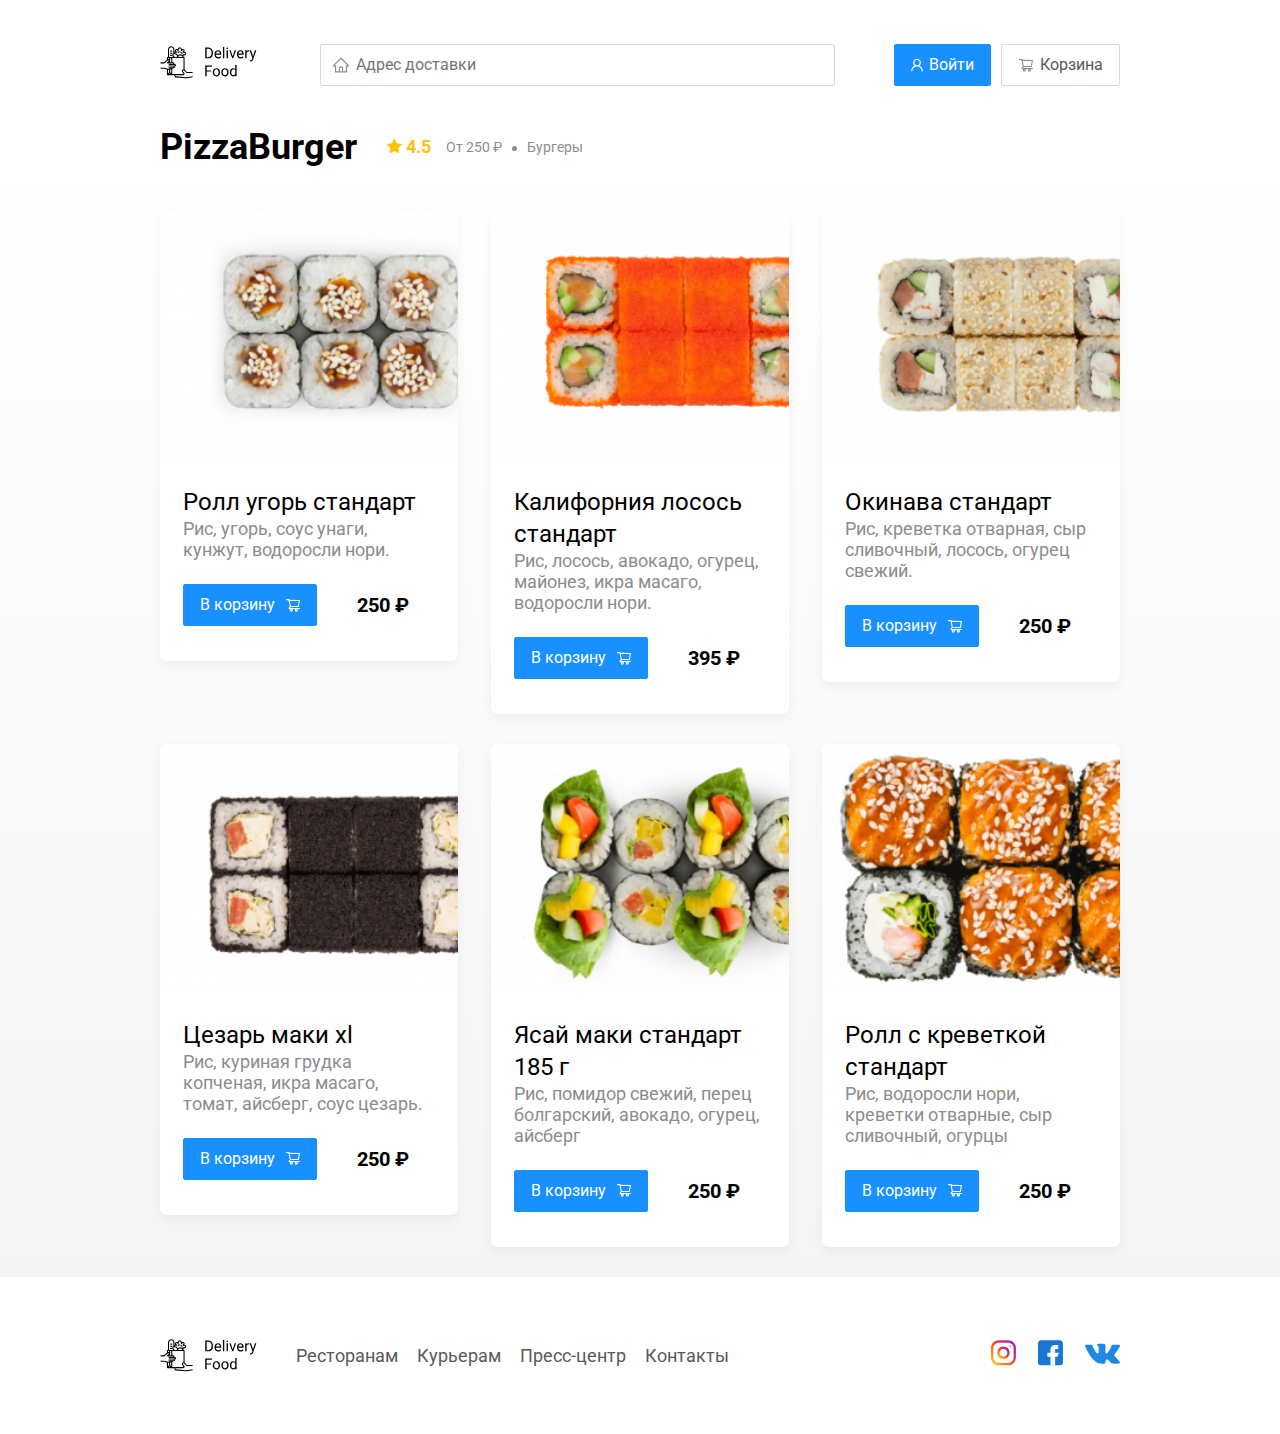
==== restaurant.html @ 380bb3ed "Add files via upload" ====
<!DOCTYPE html>
<html lang="ru">
<head>
	<meta charset="UTF-8">
	<meta name = "viewport" content="width=device-width, initial-scale=1.0">
	<title>PizzaBurger - доставка еды на дом</title>
	<link href="https://fonts.googleapis.com/css?family=Roboto:400,700&display=swap&subset=cyrillic" rel="stylesheet">
	<link rel="stylesheet" href="css/normalize.css">
	<link rel="stylesheet" href="css\animate.css">
	<link rel = "stylesheet" href = "css/style.css">
</head>
<body>
	<div class="container">
		<header class = "header">
			<a href="index.html" class = "logo"><img src="img/logo.svg" alt="Logo"></a>
			<input type="text" class="input input-address" placeholder = "Адрес доставки">
			<div class="buttons">
				<button class="button button-primary">
					<img src="img/user.svg" alt="user" class = "button-icon">
					<span class = "button-text">Войти</span>
				</button>
				<button class="button" id="cart-button">
					<img src="img/shopping-cart.svg" alt="Корзина" class = "button-icon">
					<span class="button-text">Корзина</span>
				</button>
			</div>
		</header>
	</div>
	<main class="main">
		<div class="container">
		<section class="restaurants">
			<div class="section-heading">
				<h2 class="section-title">
					PizzaBurger
				</h2>
				<div class="card-info">
					<div class="rating">
						<img src="img/star.svg" alt="rating" class = "rating-star">
						4.5
					</div>
					<div class="price">От 250 ₽</div>
						<div class="category">Бургеры</div>
				</div>
				<!-- /.card-info -->
			</div>
			<div class="cards">

				<div class="card wow fadeInUp" data-wow-delay=0.2s>
					<img src="img/roll-1.png" alt="image" class = "card-image">
					<div class="card-text">
						<div class="card-heading">
							<h3 class="card-title card-title-reg">Ролл угорь стандарт</h3>
						</div>
						<!-- /.card-heading -->
						<div class="card-info">
							<div class="ingredients">Рис, угорь, соус унаги, кунжут, водоросли нори.</div>
						</div>
						<!-- /.card-info -->
						<div class="card-buttons">
							<button class="button button-primary">
								<span class="button-card-text">В корзину</span>
								<img src="img/shopping-cart-2.svg" alt="shopping-cart" class = "button-cart-image">
							</button>
							<strong class="card-price-bold">
								250 ₽
							</strong>
						</div>
					</div>
					<!-- /.card-text -->
				</div>
				<!-- /.card -->

				<div class="card wow fadeInUp" data-wow-delay=0.4s>
					<img src="img/roll-2.png" alt="image" class = "card-image">
					<div class="card-text">
						<div class="card-heading">
							<h3 class="card-title card-title-reg">Калифорния лосось стандарт</h3>
						</div>
						<!-- /.card-heading -->
						<div class="card-info">
							<div class="ingredients">Рис, лосось, авокадо, огурец, майонез, икра масаго, водоросли нори.</div>
						</div>
						<!-- /.card-info -->
						<div class="card-buttons">
							<button class="button button-primary">
								<span class="button-card-text">В корзину</span>
								<img src="img/shopping-cart-2.svg" alt="shopping-cart" class = "button-cart-image">
							</button>
							<strong class="card-price-bold">
								395 ₽
							</strong>
						</div>
					</div>
					<!-- /.card-text -->
				</div>
				<!-- /.card -->

				<div class="card wow fadeInUp" data-wow-delay=0.6s>
					<img src="img/roll-3.png" alt="image" class = "card-image">
				<div class="card-text">
						<div class="card-heading">
							<h3 class="card-title card-title-reg">Окинава стандарт</h3>
						</div>
						<!-- /.card-heading -->
						<div class="card-info">
							<div class="ingredients"> Рис, креветка отварная, сыр сливочный, лосось, огурец свежий.</div>
						</div>
						<!-- /.card-info -->
						<div class="card-buttons">
							<button class="button button-primary">
								<span class="button-card-text">В корзину</span>
								<img src="img/shopping-cart-2.svg" alt="shopping-cart" class = "button-cart-image">
							</button>
							<strong class="card-price-bold">
								250 ₽
							</strong>
						</div>
					</div>
					<!-- /.card-text -->
				</div>
				<!-- /.card -->

				<div class="card wow fadeInUp" data-wow-delay=0.2s>
					<img src="img/roll-4.png" alt="image" class = "card-image">
					<div class="card-text">
						<div class="card-heading">
							<h3 class="card-title card-title-reg">Цезарь маки хl</h3>
						</div>
						<!-- /.card-heading -->
						<div class="card-info">
							<div class="ingredients">Рис, куриная грудка копченая, икра масаго, томат, айсберг, соус цезарь.</div>
						</div>
						<!-- /.card-info -->
						<div class="card-buttons">
							<button class="button button-primary">
								<span class="button-card-text">В корзину</span>
								<img src="img/shopping-cart-2.svg" alt="shopping-cart" class = "button-cart-image">
							</button>
							<strong class="card-price-bold">
								250 ₽
							</strong>
						</div>
					</div>
					<!-- /.card-text -->
				</div>
				<!-- /.card -->

				<div class="card wow fadeInUp" data-wow-delay=0.4s>
					<img src="img/roll-5.png" alt="image" class = "card-image">
					<div class="card-text">
						<div class="card-heading">
							<h3 class="card-title card-title-reg">Ясай маки стандарт 185 г</h3>
						</div>
						<!-- /.card-heading -->
						<div class="card-info">
							<div class="ingredients">Рис, помидор свежий, перец болгарский, авокадо, огурец, айсберг</div>
						</div>
						<!-- /.card-info -->
						<div class="card-buttons">
							<button class="button button-primary">
								<span class="button-card-text">В корзину</span>
								<img src="img/shopping-cart-2.svg" alt="shopping-cart" class = "button-cart-image">
							</button>
							<strong class="card-price-bold">
								250 ₽
							</strong>
						</div>
					</div>
					<!-- /.card-text -->
				</div>
				<!-- /.card -->
				<div class="card wow fadeInUp" data-wow-delay=0.6s>
					<img src="img/roll-6.png" alt="image" class = "card-image">
					<div class="card-text">
						<div class="card-heading">
							<h3 class="card-title card-title-reg">Ролл с креветкой стандарт</h3>
						</div>
						<!-- /.card-heading -->
						<div class="card-info">
							<div class="ingredients">Рис, водоросли нори, креветки отварные, сыр сливочный, огурцы</div>
						</div>
						<!-- /.card-info -->
						<div class="card-buttons">
							<button class="button button-primary">
								<span class="button-card-text">В корзину</span>
								<img src="img/shopping-cart-2.svg" alt="shopping-cart" class = "button-cart-image">
							</button>
							<strong class="card-price-bold">
								250 ₽
							</strong>
						</div>
					</div>
					<!-- /.card-text -->
				</div>
				<!-- /.card -->
			</div>
		</section>
		</div>
	</main>

	<footer class="footer">
		<div class="container">
			<div class="footer-block">
				<img src="img/logo.svg" alt="logo" class="logo footer-logo">
				<nav class="footer-nav">
					<a href="#" class="footer-link">Ресторанам</a>
					<a href="#" class="footer-link">Курьерам</a>
					<a href="#" class="footer-link">Пресс-центр</a>
					<a href="#" class="footer-link">Контакты</a>
				</nav>
				<div class="social-links">
					<a href="#" class="social-link"><img src="img/instagram.svg" alt="Instagram"></a>
					<a href="#" class="social-link"><img src="img/facebook.svg" alt="Facebook"></a>
					<a href="#" class="social-link"><img src="img/vk.svg" alt="VK"></a>
				</div>
			</div>
		</div>
	</footer>
	<div class="modal">
	<div class="modal-dialog">
		<div class="modal-header">
			<h3 class="modal-title">Корзина</h3>
			<button class="close">&times;</button>
		</div>
		<div class="modal-body">
			<div class="food-row">
				<span class="food-name">Ролл угорь стандарт</span>
				<strong class="food-price">250 ₽</strong>
				<div class="food-counter">
					<button class="counter-button">-</button>
					<span class="counter">1</span>
					<button class="counter-button">+</button>
				</div>
			</div>
			<!-- /.food-row -->
			<div class="food-row">
				<span class="food-name">Ролл угорь стандарт</span>
				<strong class="food-price">250 ₽</strong>
				<div class="food-counter">
					<button class="counter-button">-</button>
					<span class="counter">1</span>
					<button class="counter-button">+</button>
				</div>
			</div>
			<!-- /.food-row -->
			<div class="food-row">
				<span class="food-name">Ролл угорь стандарт</span>
				<strong class="food-price">250 ₽</strong>
				<div class="food-counter">
					<button class="counter-button">-</button>
					<span class="counter">1</span>
					<button class="counter-button">+</button>
				</div>
			</div>
			<!-- /.food-row -->
			<div class="food-row">
				<span class="food-name">Ролл угорь стандарт</span>
				<strong class="food-price">250 ₽</strong>
				<div class="food-counter">
					<button class="counter-button">-</button>
					<span class="counter">1</span>
					<button class="counter-button">+</button>
				</div>
			</div>
			<!-- /.food-row -->
		</div>
		<!-- /.modal-body -->
		<div class="modal-footer">
			<span class="modal-price-tag">1250 ₽</span>
			<div class="footer-buttons">
				<button class="button button-primary">Оформить заказ</button>
				<button class="button">Отмена</button>
			</div>
		</div>
	</div>
</div>
<script src="js/wow.min.js"></script>
<script src="js/main.js"></script>
</body>
</html>
---- css/style.css ----
* {
	box-sizing: border-box;
}
body {
	font-family: 'Roboto', sans-serif;
	padding-top: 44px;
}
.container {
	max-width: 1200px;
	margin: auto;
}
.header {
	display: flex;
	align-items: center;
	justify-content: space-between;
	margin-bottom: 40px;
}
.input {
	background: #FFFFFF;
	border: 1px solid #D9D9D9;
	border-radius: 2px;
	font-size: 16px;
	line-height: 24px;
	padding: 8px;
	padding-left: 35px;
	background-repeat: no-repeat;
	background-position: left 11px center;
}
.input-address {
	flex: 0.8;
	background-image: url(../img/home.svg);
}
.input-search {
	background-image: url(../img/search.svg);
	width: 300px;
	margin-left: auto;
}
.buttons {
	display: flex;
	align-items: center;
}
.button {
	display: flex;
	align-items: center;
	padding: 8px 16px;
	background: #FFFFFF;
	border: 1px solid #D9D9D9;
	box-sizing: border-box;
	box-shadow: 0px 0px 2px rgba(0, 0, 0, 0.0015);
	border-radius: 2px;
	color: #595959;
	font-size: 16px;
	line-height: 24px;
}
.button-primary {
	background: #1890FF;
	border: 1px solid #1890FF;
	color: #fff;
	margin-right: 10px;
}
.button-icon {
	margin-right: 6px;
}
.promo {
	box-shadow: 0px 7px 12px rgba(158, 158, 163, 0.1);
	background: #FFF1B8 url(../img/promo-image.png) no-repeat top -100px right -300px /800px;
	border-radius: 10px;
	padding: 68px 70px;
	margin-bottom: 56px;
}
.button-card-text {
	margin-right: 10px;
}
.promo-title {
	font-style: normal;
	font-weight: bold;
	font-size: 39px;
	line-height: 46px;
	color: #302C34;
}
.promo-text {
	max-width: 538px;
	font-style: normal;
	font-weight: normal;
	font-size: 24px;
	line-height: 28px;
	color: #302C34;	
}
.section-heading {
	display: flex;
	align-items: center;
	margin-bottom: 44px;
}
.section-title {
	font-style: normal;
	font-weight: bold;
	font-size: 36px;
	line-height: 42px;
	color: #000000;
	margin: 0;
	margin-right: 30px;
}
.cards {
	display: flex;
	align-items: flex-start;
	flex-wrap: wrap;
	justify-content: space-between;
}
.card {
	background: #FFFFFF;
	box-shadow: 0px 4px 12px rgba(0, 0, 0, 0.05);
	border-radius: 7px;
	overflow: hidden;
	margin-bottom: 30px;
	flex-basis: 31%;
	text-decoration: none;
}
.card-image {
	width: 384px;
	height: 250px;
	object-fit: cover;
}
.card-text {
	padding-top: 20px;
	padding-bottom: 35px;
	padding-left: 23px;
	padding-right: 23px;
}
.card-heading {
	display: flex;
	align-items: center;
	justify-content: space-between;
}
.card-title {
	margin: 0;
	font-style: normal;
	font-weight: bold;
	font-size: 24px;
	line-height: 32px;
	color: #000000;
}
.card-title-reg {
	font-weight: 400;
}
.card-tag {
	font-style: normal;
	font-weight: normal;
	font-size: 12px;
	line-height: 20px;
	color: #ffffff;
	background: #262626;
	border-radius: 2px;
	padding: 1px 8px;
}
.card-info {
	display: flex;
	align-items: center;
	flex-wrap: wrap;
}
.card-buttons {
	display: flex;
	align-items: center;
	margin-top: 24px;
}
.card-price-bold {
	font-style: normal;
font-weight: bold;
font-size: 20px;
line-height: 32px;
margin-left: 30px;
}
.rating {
	margin-right: 26px;
	color: #FFC107;
	font-weight: bold;
	font-size: 18px;
	line-height: 32px;
}
.price, .category {
	font-weight: normal;
	font-size: 18px;
	line-height: 32px;
	color: #8C8C8C;
}
.price {
	margin-right: 10px;
}
.category {
	text-overflow: ellipsis;
	overflow: hidden;
	white-space: nowrap;
	max-width: 150px;
}
.ingredients {
	font-weight: normal;
	font-size: 18px;
	line-height: 21px;
	color: #8C8C8C;
}
.price:after {
	content: "";
	width: 5px;
	height: 5px;
	background-color: #8C8C8C;
	display: inline-block;
	vertical-align: middle;
	border-radius: 50%;
	margin-left: 10px;
}
.main {
	background: linear-gradient(180deg, rgba(245, 245, 245, 0) 1.04%, #F5F5F5 100%);
}
.footer-block {
	display: flex;
	align-items: center;
	justify-content: space-between;
}
.footer {
	padding: 60px 0px;
}
.footer-link {
	display: inline-block;
	color: #595959;
	text-decoration: none;
	font-style: normal;
	font-weight: normal;
	font-size: 18px;
	line-height: 21px;
}
.footer-link:not(:last-child) {
	margin-right: 15px;
}
.footer-nav {
	margin-left: 35px;
	margin-right: auto;
}
.social-links {
	display: flex;
	align-items: center;
}
.social-link:not(:last-child) {
	margin-right: 21px;
}

@media(max-width: 1366px) {
	.container {
		max-width: 960px;
	}
	.promo {
		background-position: center right -300px;
		background-size: 700px;
	}
	.rating {
		margin-right: 15px;
	}
	.category, 
	.price {
		font-size: 14px;
	}
}
.modal {
	position: fixed;
	left: 0;
	top: 0;
	width: 100%;
	height: 100%;
	background: rgba(0, 0, 0, 0.4);
	display: none;

}
.is-open {
	display: flex;
}
.modal-header {
	display: flex;
	align-items: center;
	justify-content: space-between;
	margin-bottom: 45px;
}
.modal-title {
	margin: 0;
	font-style: normal;
	font-weight: bold;
	font-size: 36px;
	line-height: 42px;
	color: #000000;
}
.close {
	font-size: 36px;
	border: none;
	background-color: transparent;
}
.modal-body {
	margin-bottom: 52px;
}
.modal-dialog {
	width: 95%;
	max-width: 780px;
	background: #FFFFFF;
	border-radius: 5px;	
	margin: auto;
	padding: 40px 45px;
}
.food-row {
	display: flex;
	align-items: flex-start;
	justify-content: space-between;
	padding-bottom: 8px;
	border-bottom: 1px solid #D9D9D9;
	margin-bottom: 15px;
}
.food-name {
	font-weight: normal;
	font-size: 18px;
	line-height: 32px;
}
.food-price {
	margin-left: auto;
	margin-right: 47px;
	font-weight: bold;
	font-size: 20px;
	line-height: 32px;
}
.food-counter {
	display: flex;
	align-items: center;

}
.counter-button {
	display: flex;
	align-items: center;
	justify-content: center;
	width: 39px;
	height: 32px;
	background: #FFFFFF;
	border: 1px solid #40A9FF;
	box-sizing: border-box;
	border-radius: 2px;
	color: #40A9FF;
	font-weight: normal;
	font-size: 14px;
	line-height: 22px;
}
.counter {
	font-size: 16px;
	line-height: 24px;
	margin-left: 13px;
	margin-right: 13px;
}
.modal-footer {
	display: flex;
	align-items: center;
	justify-content: space-between;
}
.modal-price-tag {
	background: #262626;
	border-radius: 5px;
	color: #ffffff;
	padding: 15px 20px;
	font-size: 20px;
	line-height: 23px;
}
.footer-buttons {
	display: flex;
	align-items: center;
}

@media (max-width: 992px) {
	.container {
		max-width: 750px;
	}
	.promo {
		padding: 50px;
		background-size: 500px;
		background-position: center right -200px;
	}
	.promo-text {
		font-size: 18px;
		max-width: 400px;
	}
	.card {
		flex-basis: 49%;
	}
}

@media(max-width:768px) {
	.container {
		max-width: 560px;
	}
	.card-info {
		flex-wrap: wrap;
	}
	.rating {
		flex-basis: 100%;
	}
	.card-title {
		font-size: 20px;
	}
	.promo {
		background-size: 300px;
		background-position: bottom right -200px;
	}
	.promo-title {
		font-size: 24px;
		line-height: 1.4;
	}
	.promo-text {
		margin-top: 0;
	}
}
@media(max-width: 578px) {
	.container {
		width: 90%;
	}
	.header {
		flex-wrap: wrap;
	}
	.input-address {
		margin-top: 15px;
		order: 5;
		flex:1;
	}
	.promo {
		background-image: none;
	}
	.promo-title {
		margin-bottom: 10px;
	}
	.section-title {
		font-size: 20px;
	}
	.card {
		flex-basis: 100%;
	}
	.card-image {
		margin-right: 15px;
		width: 100%;
	}
	.footer {
		padding: 30px 0px;
	}
	.footer-block {
		align-items: flex-start;
	}
	.footer-nav {
		margin-left: 0;
		order: 0;
	}
	.footer-logo {
		order: 1;
	}
	.social-links {
		order: 2;
	}
}

@media(max-width: 480px) {
	.button-text {
		display: none;
	}
	.button {
		min-height: 40px;
	}
	.button-icon {
		margin: 0;
	}
	.promo {
		padding: 20px;
	}
	.section-heading {
		flex-wrap: wrap;
	}
	.footer {
		flex-wrap: wrap;
		flex-direction: column;
	}
	.footer-logo {
		order: 0;
		margin-bottom: 20px;
	}
	.footer-nav {
		margin-bottom: 20px;
	}
}
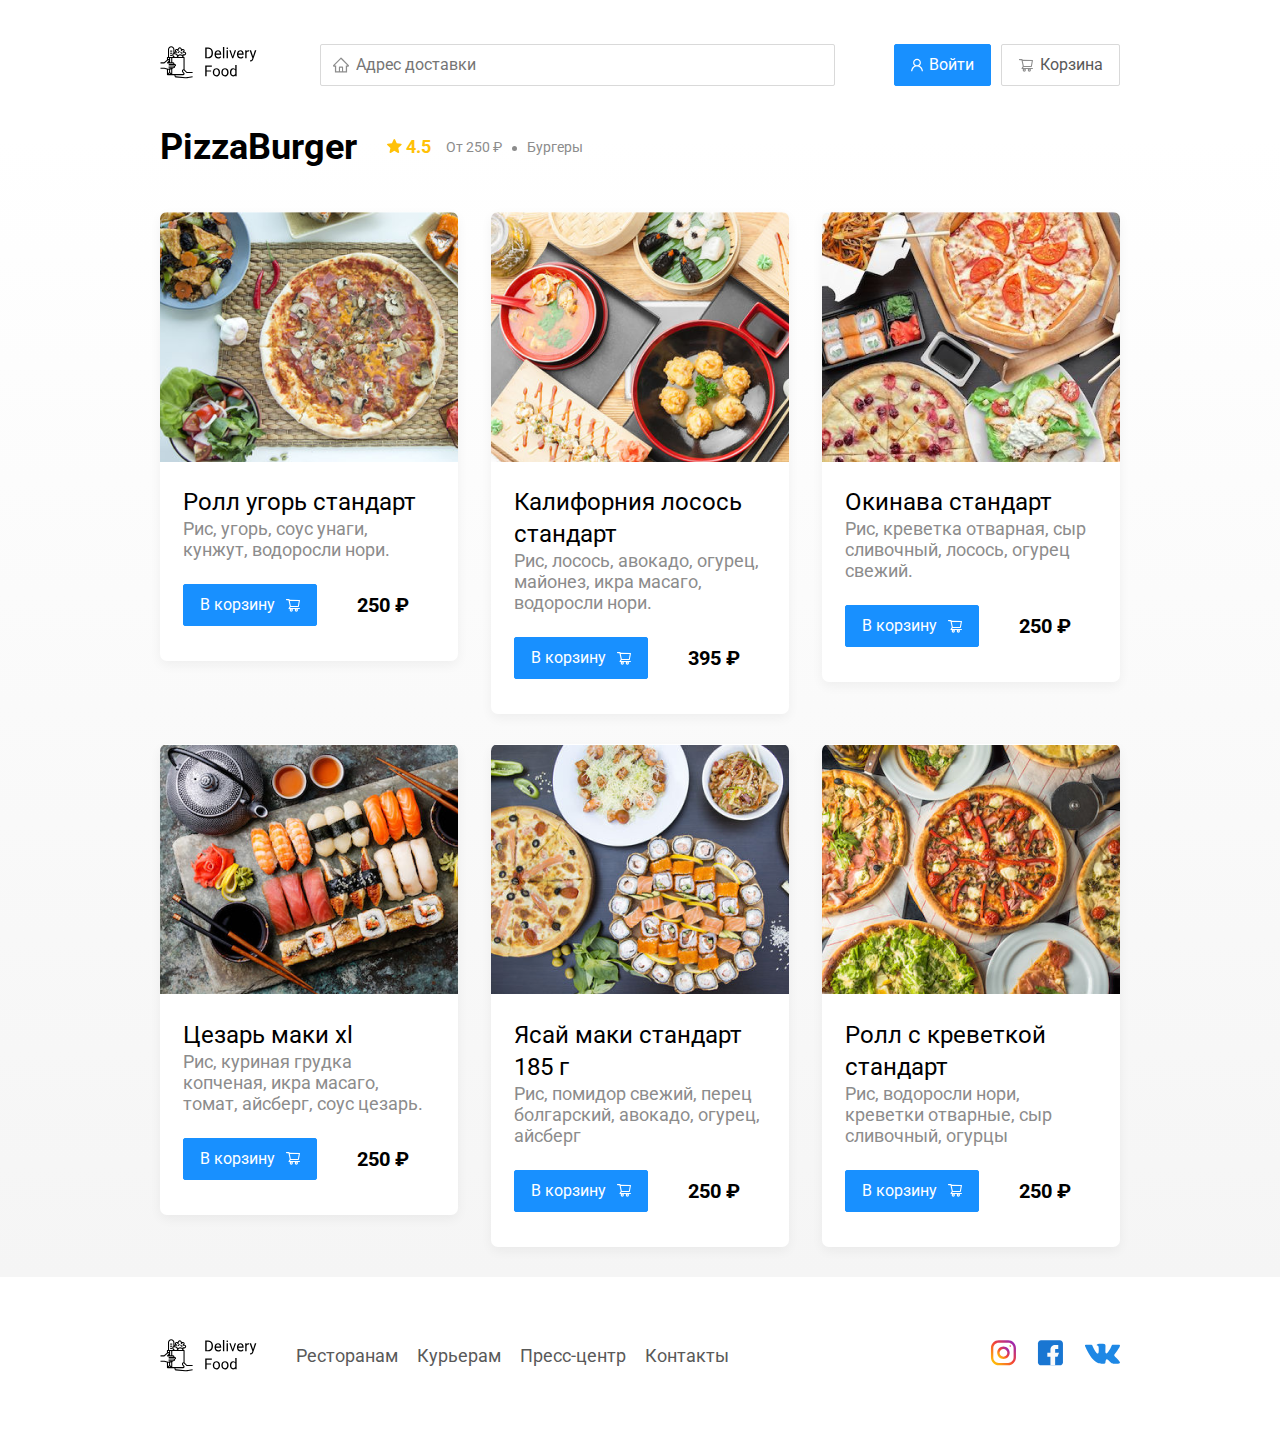
==== commit 2527e26f: "Add files via upload" ====
--- a/restaurant.html
+++ b/restaurant.html
@@ -46,7 +46,7 @@
 			<div class="cards">
 
 				<div class="card wow fadeInUp" data-wow-delay=0.2s>
-					<img src="img/roll-1.png" alt="image" class = "card-image">
+					<img src="img/image.png" alt="image" class = "card-image">
 					<div class="card-text">
 						<div class="card-heading">
 							<h3 class="card-title card-title-reg">Ролл угорь стандарт</h3>
@@ -71,7 +71,7 @@
 				<!-- /.card -->
 
 				<div class="card wow fadeInUp" data-wow-delay=0.4s>
-					<img src="img/roll-2.png" alt="image" class = "card-image">
+					<img src="img/image-2.png" alt="image" class = "card-image">
 					<div class="card-text">
 						<div class="card-heading">
 							<h3 class="card-title card-title-reg">Калифорния лосось стандарт</h3>
@@ -96,7 +96,7 @@
 				<!-- /.card -->
 
 				<div class="card wow fadeInUp" data-wow-delay=0.6s>
-					<img src="img/roll-3.png" alt="image" class = "card-image">
+					<img src="img/image-3.png" alt="image" class = "card-image">
 				<div class="card-text">
 						<div class="card-heading">
 							<h3 class="card-title card-title-reg">Окинава стандарт</h3>
@@ -121,7 +121,7 @@
 				<!-- /.card -->
 
 				<div class="card wow fadeInUp" data-wow-delay=0.2s>
-					<img src="img/roll-4.png" alt="image" class = "card-image">
+					<img src="img/image-4.png" alt="image" class = "card-image">
 					<div class="card-text">
 						<div class="card-heading">
 							<h3 class="card-title card-title-reg">Цезарь маки хl</h3>
@@ -146,7 +146,7 @@
 				<!-- /.card -->
 
 				<div class="card wow fadeInUp" data-wow-delay=0.4s>
-					<img src="img/roll-5.png" alt="image" class = "card-image">
+					<img src="img/image-5.png" alt="image" class = "card-image">
 					<div class="card-text">
 						<div class="card-heading">
 							<h3 class="card-title card-title-reg">Ясай маки стандарт 185 г</h3>
@@ -170,7 +170,7 @@
 				</div>
 				<!-- /.card -->
 				<div class="card wow fadeInUp" data-wow-delay=0.6s>
-					<img src="img/roll-6.png" alt="image" class = "card-image">
+					<img src="img/image-6.png" alt="image" class = "card-image">
 					<div class="card-text">
 						<div class="card-heading">
 							<h3 class="card-title card-title-reg">Ролл с креветкой стандарт</h3>
@@ -273,8 +273,8 @@
 			</div>
 		</div>
 	</div>
-</div>
-<script src="js/wow.min.js"></script>
-<script src="js/main.js"></script>
-</body>
+	</div>
+	<script src="js/wow.min.js"></script>
+	<script src="js/main.js"></script>
+	</body>
 </html>